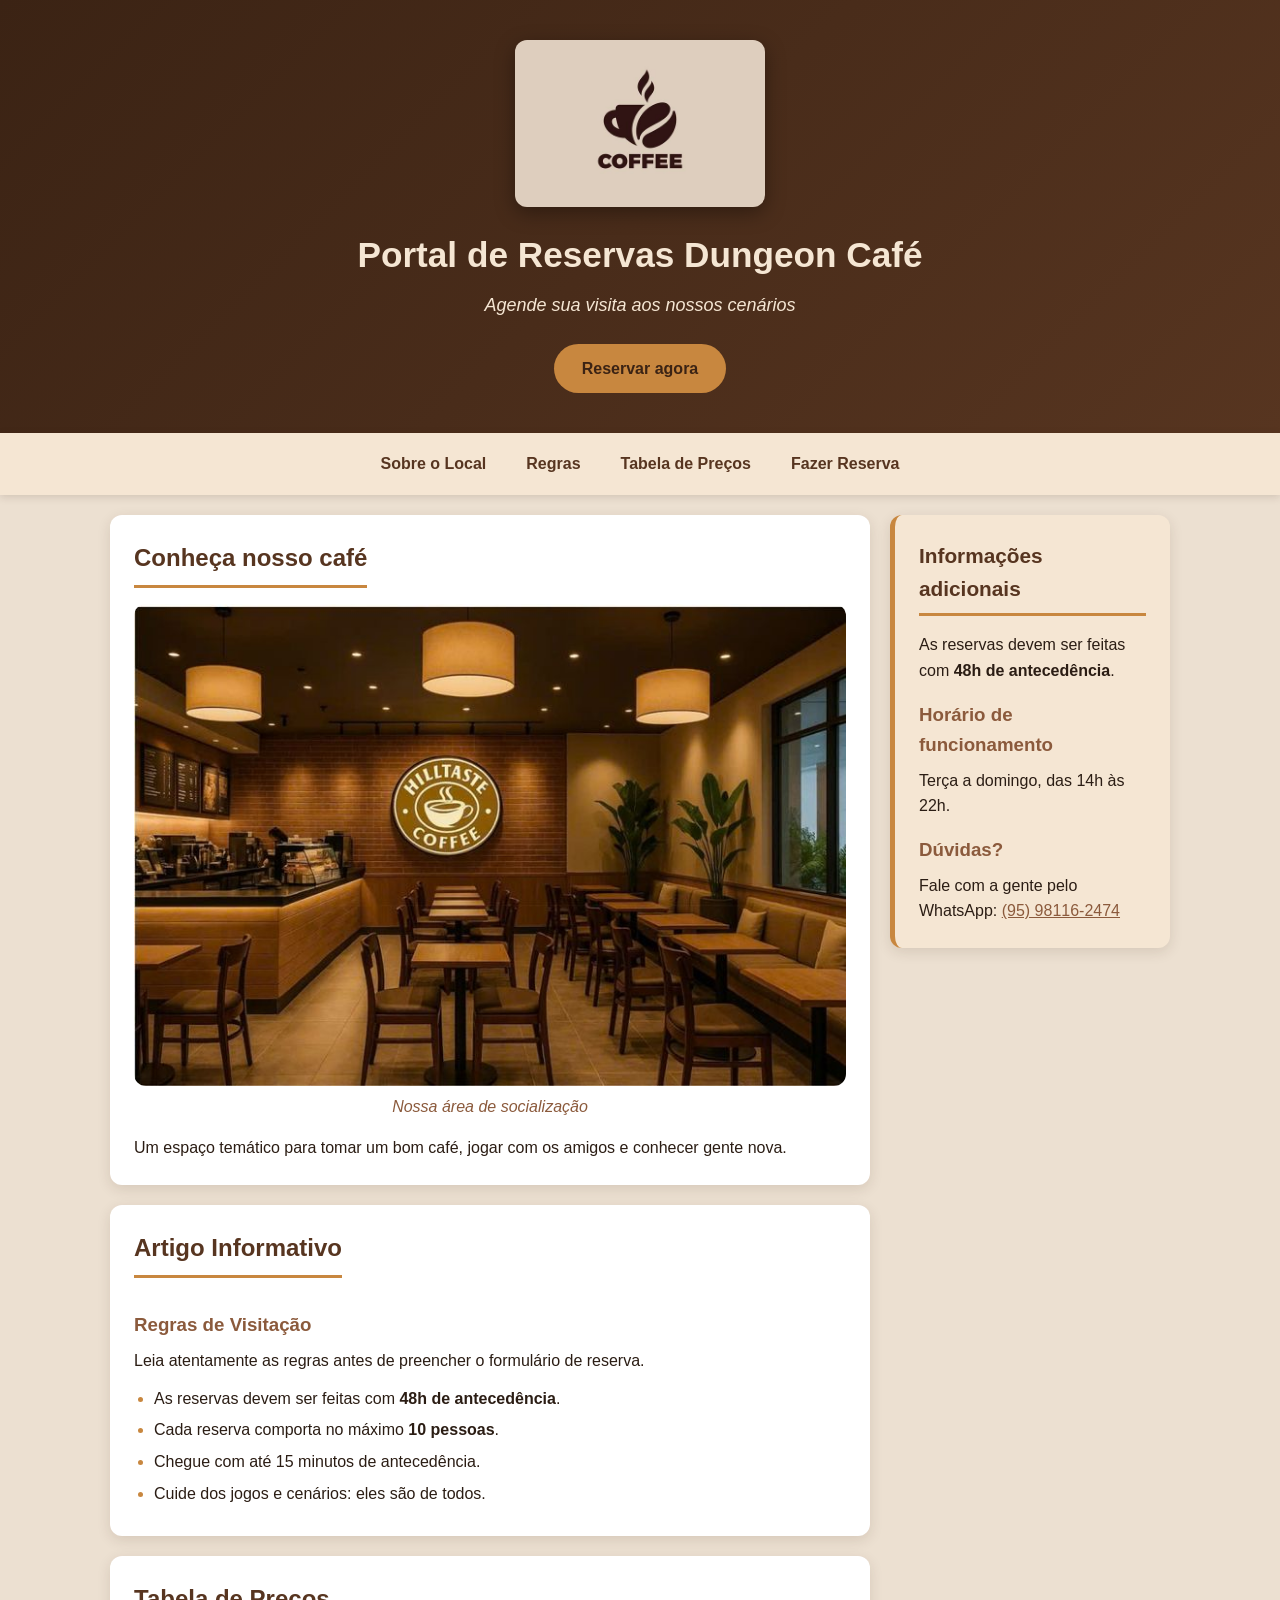
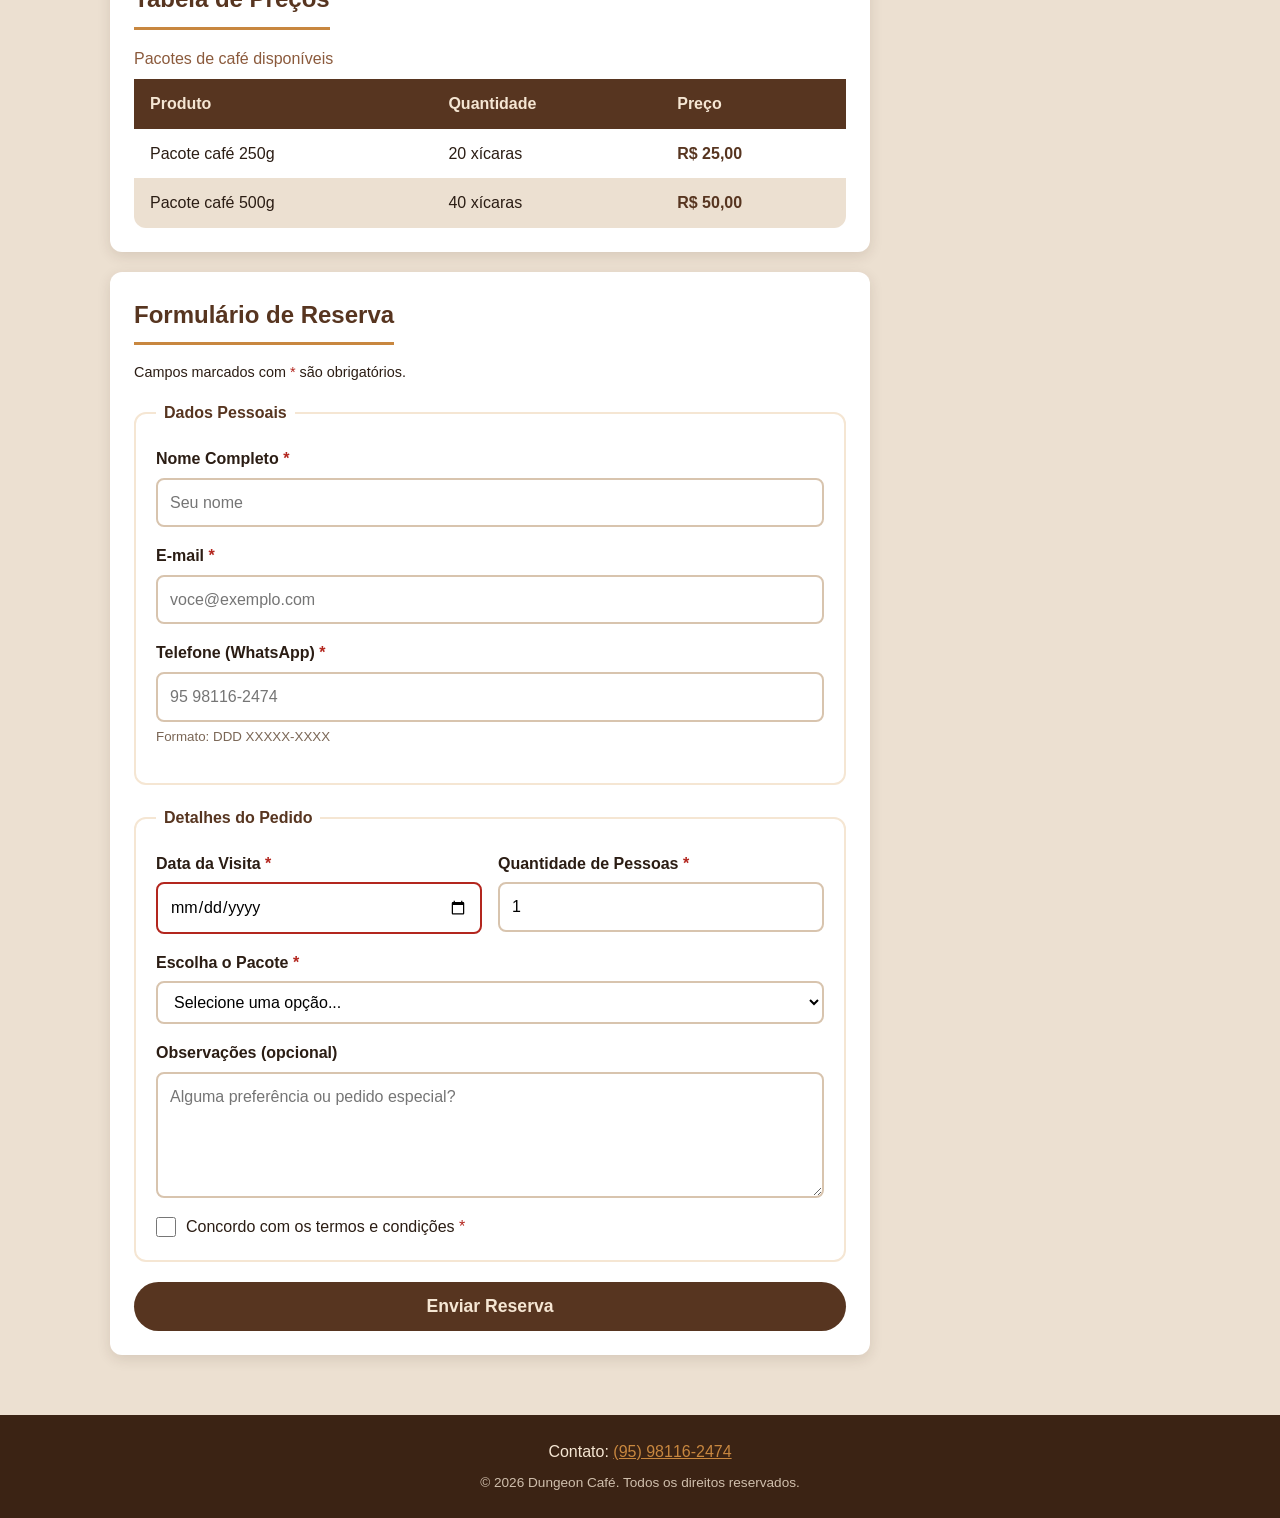
==== Todas Aulas/completo.html @ a1bfae76 "feat: Organiza arquivos em Todas Aulas e adiciona Aula 06" ====
<!DOCTYPE html>
<html lang="pt-BR">
<head>
    <meta charset="UTF-8">
    <meta name="viewport" content="width=device-width, initial-scale=1.0">
    <meta name="description" content="Agende sua visita ao Dungeon Café e reserve seu pacote de café.">
    <title>Reserva de Pacotes - Dungeon Café</title>

    <link rel="stylesheet" href="style.css">

</head>
<body>
    <header>
        <img src="img/logo_cafe.jpg" alt="Logo do Dungeon Café" width="250">
        <!-- Único h1 da página -->
        <h1>Portal de Reservas Dungeon Café</h1>
        <p>Agende sua visita aos nossos cenários</p>
        <a href="#formulario-reserva" class="botao">Reservar agora</a>
    </header>

    <nav>
        <ul>
            <li><a href="#primeira-secao">Sobre o Local</a></li>
            <li><a href="#artigo-principal">Regras</a></li>
            <li><a href="#dados">Tabela de Preços</a></li>
            <li><a href="#formulario-reserva">Fazer Reserva</a></li>
        </ul>
    </nav>

    <div class="container">
        <main>
            <section id="primeira-secao">
                <h2>Conheça nosso café</h2>
                <figure>
                    <img src="img/espaco.jpg" alt="Área interna do Dungeon Café com mesas e decoração temática" width="735" height="497">
                    <figcaption>Nossa área de socialização</figcaption>
                </figure>
                <p>Um espaço temático para tomar um bom café, jogar com os amigos e conhecer gente nova.</p>
            </section>

            <article id="artigo-principal">
                <h2>Artigo Informativo</h2>
                <h3>Regras de Visitação</h3>
                <p>Leia atentamente as regras antes de preencher o formulário de reserva.</p>
                <ul>
                    <li>As reservas devem ser feitas com <strong>48h de antecedência</strong>.</li>
                    <li>Cada reserva comporta no máximo <strong>10 pessoas</strong>.</li>
                    <li>Chegue com até 15 minutos de antecedência.</li>
                    <li>Cuide dos jogos e cenários: eles são de todos.</li>
                </ul>
            </article>

            <section id="dados">
                <h2>Tabela de Preços</h2>
                <div class="tabela-wrapper">
                    <table>
                        <caption>Pacotes de café disponíveis</caption>
                        <thead>
                            <tr>
                                <th scope="col">Produto</th>
                                <th scope="col">Quantidade</th>
                                <th scope="col">Preço</th>
                            </tr>
                        </thead>
                        <tbody>
                            <tr>
                                <td>Pacote café 250g</td>
                                <td>20 xícaras</td>
                                <td>R$ 25,00</td>
                            </tr>
                            <tr>
                                <td>Pacote café 500g</td>
                                <td>40 xícaras</td>
                                <td>R$ 50,00</td>
                            </tr>
                        </tbody>
                    </table>
                </div>
            </section>

            <!-- Formulário inserido dentro do main como uma seção -->
            <section id="formulario-reserva">
                <h2>Formulário de Reserva</h2>
                <p class="aviso">Campos marcados com <span class="obrigatorio">*</span> são obrigatórios.</p>

                <form action="#" method="POST">

                    <fieldset>
                        <legend>Dados Pessoais</legend>

                        <div class="campo">
                            <label for="nome">Nome Completo <span class="obrigatorio">*</span></label>
                            <input type="text" id="nome" name="nome" required minlength="3" maxlength="50" autocomplete="name" placeholder="Seu nome">
                        </div>

                        <div class="campo">
                            <label for="email">E-mail <span class="obrigatorio">*</span></label>
                            <input type="email" id="email" name="email" required autocomplete="email" placeholder="voce@exemplo.com">
                        </div>

                        <div class="campo">
                            <label for="telefone">Telefone (WhatsApp) <span class="obrigatorio">*</span></label>
                            <input type="tel" id="telefone" name="telefone" required pattern="[0-9]{2} [0-9]{5}-[0-9]{4}" title="Formato exigido: DDD XXXXX-XXXX (ex: 95 98116-2474)" autocomplete="tel" placeholder="95 98116-2474">
                            <small>Formato: DDD XXXXX-XXXX</small>
                        </div>
                    </fieldset>

                    <fieldset>
                        <legend>Detalhes do Pedido</legend>

                        <div class="linha">
                            <div class="campo">
                                <label for="data_visita">Data da Visita <span class="obrigatorio">*</span></label>
                                <input type="date" id="data_visita" name="data_visita" required>
                            </div>

                            <div class="campo">
                                <label for="quantidade">Quantidade de Pessoas <span class="obrigatorio">*</span></label>
                                <input type="number" id="quantidade" name="quantidade" required min="1" max="10" value="1">
                            </div>
                        </div>

                        <div class="campo">
                            <label for="pacote">Escolha o Pacote <span class="obrigatorio">*</span></label>
                            <select id="pacote" name="pacote" required>
                                <option value="">Selecione uma opção...</option>
                                <option value="pacote-250g">Pacote 250g (R$ 25,00)</option>
                                <option value="pacote-500g">Pacote 500g (R$ 50,00)</option>
                            </select>
                        </div>

                        <div class="campo">
                            <label for="observacoes">Observações (opcional)</label>
                            <textarea id="observacoes" name="observacoes" rows="4" placeholder="Alguma preferência ou pedido especial?"></textarea>
                        </div>

                        <div class="campo-checkbox">
                            <input type="checkbox" id="termos" name="termos" required>
                            <label for="termos">Concordo com os termos e condições <span class="obrigatorio">*</span></label>
                        </div>
                    </fieldset>

                    <button type="submit">Enviar Reserva</button>
                </form>
            </section>
        </main>

        <aside>
            <h2>Informações adicionais</h2>
            <p>As reservas devem ser feitas com <strong>48h de antecedência</strong>.</p>
            <h3>Horário de funcionamento</h3>
            <p>Terça a domingo, das 14h às 22h.</p>
            <h3>Dúvidas?</h3>
            <p>Fale com a gente pelo WhatsApp: <a href="https://wa.me/5595981162474">(95) 98116-2474</a></p>
        </aside>
    </div>

    <footer>
        <p>Contato: <a href="tel:+5595981162474">(95) 98116-2474</a></p>
        <p>&copy; 2026 Dungeon Café. Todos os direitos reservados.</p>
    </footer>
</body>
</html>
---- Todas Aulas/style.css ----
/* VARIÁVEIS - :root guarda cores e medidas reutilizadas com var(--nome) */
:root {
    --cafe-escuro: #3b2314;
    --cafe: #573520;
    --cafe-claro: #8b5a3c;
    --creme: #f5e6d3;
    --fundo: #ece0d1;
    --branco: #ffffff;
    --texto: #2b1d14;
    --destaque: #c8873f;
    --erro: #b3261e;
    --raio: 12px;
    --sombra: 0 4px 14px rgba(59, 35, 20, 0.12);
}

/* ESTILOS GERAIS */

/* * = todas as tags da página: zera margens e espaçamentos padrão do navegador */
* {
    box-sizing: border-box;
    margin: 0;
    padding: 0;
}

/* html = a página inteira: faz a rolagem ser suave ao clicar nos links do menu */
html {
    scroll-behavior: smooth;
}

/* body = o corpo da página: cor de fundo, fonte e cor do texto padrão */
body {
    background-color: var(--fundo);
    font-family: Arial, Helvetica, sans-serif;
    font-size: 16px;
    line-height: 1.6;
    color: var(--texto);
}

/* img = todas as imagens: nunca passam da largura da tela */
img {
    max-width: 100%;
    height: auto;
    display: block;
}

/* a = todos os links: cor padrão */
a {
    color: var(--cafe-claro);
}

/* h2 = títulos das seções ("Conheça nosso café", "Tabela de Preços"...) */
h2 {
    color: var(--cafe);
    margin-bottom: 16px;
    padding-bottom: 8px;
    border-bottom: 3px solid var(--destaque);
    display: inline-block;
}

/* h3 = subtítulos ("Regras de Visitação", "Horário de funcionamento"...) */
h3 {
    color: var(--cafe-claro);
    margin: 16px 0 8px;
}

/* p + p = parágrafo que vem logo depois de outro parágrafo: dá um espaço entre eles */
p + p {
    margin-top: 8px;
}

/* CABEÇALHO (<header>) */

/* header = faixa do topo com logo, título e botão */
header {
    background: linear-gradient(135deg, var(--cafe-escuro), var(--cafe));
    color: var(--creme);
    padding: 40px 20px;
    text-align: center;
}

/* header img = a logo do café */
header img {
    margin: 0 auto 20px;
    border-radius: var(--raio);
    box-shadow: 0 6px 20px rgba(0, 0, 0, 0.35);
}

/* header h1 = o título principal "Portal de Reservas Dungeon Café" */
header h1 {
    color: var(--creme);
    font-size: 2.2rem;
    margin-bottom: 8px;
}

/* header p = a frase "Agende sua visita aos nossos cenários" */
header p {
    font-size: 18px;
    font-style: italic;
    margin-bottom: 24px;
}

/* BOTÕES - .botao = link "Reservar agora" / button = botão "Enviar Reserva" */
.botao,
button {
    display: inline-block;
    background-color: var(--destaque);
    color: var(--cafe-escuro);
    font-weight: bold;
    font-size: 1rem;
    text-decoration: none;
    padding: 12px 28px;
    border: none;
    border-radius: 999px;
    cursor: pointer;
    transition: background-color 0.2s, transform 0.2s;
}

/* :hover = quando o mouse passa por cima do botão */
.botao:hover,
button:hover {
    background-color: var(--creme);
    transform: translateY(-2px);
}

/* MENU DE NAVEGAÇÃO (<nav>) */

/* nav = a barra do menu: fica presa no topo ao rolar a página */
nav {
    background-color: var(--creme);
    position: sticky;
    top: 0;
    z-index: 10;
    box-shadow: 0 2px 8px rgba(59, 35, 20, 0.15);
}

/* nav ul = a lista do menu: coloca os itens lado a lado e sem bolinhas */
nav ul {
    list-style: none;
    display: flex;
    flex-wrap: wrap;
    justify-content: center;
    gap: 8px;
    padding: 10px;
}

/* nav ul li a = cada link do menu ("Sobre o Local", "Regras"...) */
nav ul li a {
    display: block;
    color: var(--cafe);
    font-weight: bold;
    text-decoration: none;
    padding: 8px 16px;
    border-radius: 999px;
    transition: background-color 0.2s, color 0.2s;
}

/* link do menu com o mouse por cima */
nav ul li a:hover {
    background-color: var(--cafe);
    color: var(--creme);
}

/* LAYOUT DA PÁGINA */

/* .container = a <div> que envolve o <main> e o <aside>: divide em 2 colunas */
.container {
    max-width: 1100px;
    margin: 0 auto;
    padding: 20px;
    display: grid;
    grid-template-columns: 1fr 280px;
    gap: 20px;
    align-items: start;
}

/* main section / main article / aside = os blocos de conteúdo viram "cartões" brancos */
main section,
main article,
aside {
    background-color: var(--branco);
    padding: 24px;
    border-radius: var(--raio);
    box-shadow: var(--sombra);
    margin-bottom: 20px;
    /* Evita que o menu fixo cubra o título ao clicar nos links */
    scroll-margin-top: 80px;
}

/* aside = a barra lateral "Informações adicionais": acompanha a rolagem */
aside {
    position: sticky;
    top: 80px;
    background-color: var(--creme);
    border-left: 5px solid var(--destaque);
}

/* aside h2 = o título da barra lateral, um pouco menor */
aside h2 {
    font-size: 1.3rem;
}

/* SEÇÃO "SOBRE O LOCAL" (#primeira-secao) */

/* figure img = a foto do espaço do café */
figure img {
    width: 100%;
    border-radius: var(--raio);
}

/* figcaption = a legenda embaixo da foto ("Nossa área de socialização") */
figcaption {
    text-align: center;
    font-style: italic;
    color: var(--cafe-claro);
    margin: 8px 0 16px;
}

/* ARTIGO DE REGRAS (<article>) */

/* article ul = a lista de regras de visitação */
article ul {
    margin-top: 12px;
    padding-left: 20px;
}

/* article li = cada regra da lista */
article li {
    margin-bottom: 6px;
}

/* article li::marker = a bolinha antes de cada regra */
article li::marker {
    color: var(--destaque);
}

/* TABELA DE PREÇOS (#dados) */

/* .tabela-wrapper = a <div> em volta da tabela: permite rolar para o lado no celular */
.tabela-wrapper {
    overflow-x: auto;
}

/* table = a tabela inteira */
table {
    width: 100%;
    border-collapse: collapse;
    border-radius: var(--raio);
    overflow: hidden;
}

/* caption = o título da tabela ("Pacotes de café disponíveis") */
caption {
    text-align: left;
    color: var(--cafe-claro);
    margin-bottom: 8px;
}

/* th e td = todas as células da tabela (cabeçalho e dados) */
th,
td {
    padding: 12px 16px;
    text-align: left;
}

/* th = células do cabeçalho (Produto, Quantidade, Preço) */
th {
    background-color: var(--cafe);
    color: var(--creme);
}

/* tbody tr:nth-child(even) = linhas pares da tabela: cor alternada (efeito zebra) */
tbody tr:nth-child(even) {
    background-color: var(--fundo);
}

/* tbody tr:hover = linha da tabela com o mouse por cima */
tbody tr:hover {
    background-color: var(--creme);
}

/* td:last-child = a última coluna (Preço): fica em negrito */
td:last-child {
    font-weight: bold;
    color: var(--cafe);
}

/* FORMULÁRIO DE RESERVA (#formulario-reserva) */

/* .aviso = o texto "Campos marcados com * são obrigatórios" */
.aviso {
    font-size: 0.9rem;
    margin-bottom: 16px;
}

/* .obrigatorio = o asterisco vermelho (*) dos campos obrigatórios */
.obrigatorio {
    color: var(--erro);
}

/* fieldset = as caixas que agrupam os campos ("Dados Pessoais" e "Detalhes do Pedido") */
fieldset {
    border: 2px solid var(--creme);
    border-radius: var(--raio);
    padding: 20px;
    margin-bottom: 20px;
}

/* legend = o título de cada fieldset */
legend {
    font-weight: bold;
    color: var(--cafe);
    padding: 0 8px;
}

/* .campo = a <div> de cada campo: coloca o label em cima do input */
.campo {
    display: flex;
    flex-direction: column;
    margin-bottom: 16px;
}

/* .linha = a <div> que deixa "Data da Visita" e "Quantidade" lado a lado */
.linha {
    display: grid;
    grid-template-columns: 1fr 1fr;
    gap: 16px;
}

/* label = os nomes dos campos ("Nome Completo", "E-mail"...) */
label {
    font-weight: bold;
    margin-bottom: 6px;
}

/* input, select, textarea = as caixas de digitar, a lista de pacotes e a caixa de observações */
input,
select,
textarea {
    font: inherit;
    padding: 10px 12px;
    border: 2px solid #d8c4ae;
    border-radius: 8px;
    background-color: var(--branco);
    transition: border-color 0.2s, box-shadow 0.2s;
}

/* textarea = a caixa de observações: só pode aumentar na altura */
textarea {
    resize: vertical;
}

/* :focus = o campo que está selecionado (onde o usuário está digitando) */
input:focus,
select:focus,
textarea:focus {
    outline: none;
    border-color: var(--destaque);
    box-shadow: 0 0 0 3px rgba(200, 135, 63, 0.3);
}

/* Destaca em vermelho só depois que o usuário digitou algo inválido */
input:not(:placeholder-shown):invalid {
    border-color: var(--erro);
}

/* small = a dica embaixo do telefone ("Formato: DDD XXXXX-XXXX") */
small {
    color: #7a6655;
    margin-top: 4px;
}

/* .campo-checkbox = a <div> do "Concordo com os termos": caixinha e texto lado a lado */
.campo-checkbox {
    display: flex;
    align-items: center;
    gap: 10px;
}

/* .campo-checkbox input = a caixinha de marcar */
.campo-checkbox input {
    width: 20px;
    height: 20px;
    accent-color: var(--cafe);
}

/* .campo-checkbox label = o texto "Concordo com os termos e condições" */
.campo-checkbox label {
    margin-bottom: 0;
    font-weight: normal;
}

/* form button = o botão "Enviar Reserva": ocupa a largura toda */
form button {
    width: 100%;
    background-color: var(--cafe);
    color: var(--creme);
    font-size: 1.1rem;
    padding: 14px;
}

/* botão "Enviar Reserva" com o mouse por cima */
form button:hover {
    background-color: var(--cafe-escuro);
    color: var(--creme);
}

/* :focus-visible = link ou botão selecionado pela tecla Tab: mostra um contorno */
a:focus-visible,
button:focus-visible {
    outline: 3px solid var(--destaque);
    outline-offset: 3px;
}

/* RODAPÉ (<footer>) */

/* footer = a faixa do final da página com o contato */
footer {
    background-color: var(--cafe-escuro);
    color: var(--creme);
    text-align: center;
    padding: 24px 20px;
    margin-top: 20px;
}

/* footer a = o link do telefone no rodapé */
footer a {
    color: var(--destaque);
}

/* footer p:last-child = o último parágrafo do rodapé (direitos reservados) */
footer p:last-child {
    font-size: 0.85rem;
    opacity: 0.8;
}

/* RESPONSIVIDADE - @media = regras que só valem em telas menores */

/* Tablet (até 800px): main e aside ficam um embaixo do outro */
@media (max-width: 800px) {
    .container {
        grid-template-columns: 1fr;
    }

    aside {
        position: static;
    }
}

/* Celular (até 500px): título e logo menores, campos um embaixo do outro */
@media (max-width: 500px) {
    header h1 {
        font-size: 1.6rem;
    }

    header img {
        width: 180px;
    }

    .linha {
        grid-template-columns: 1fr;
    }

    main section,
    main article,
    aside {
        padding: 16px;
    }
}
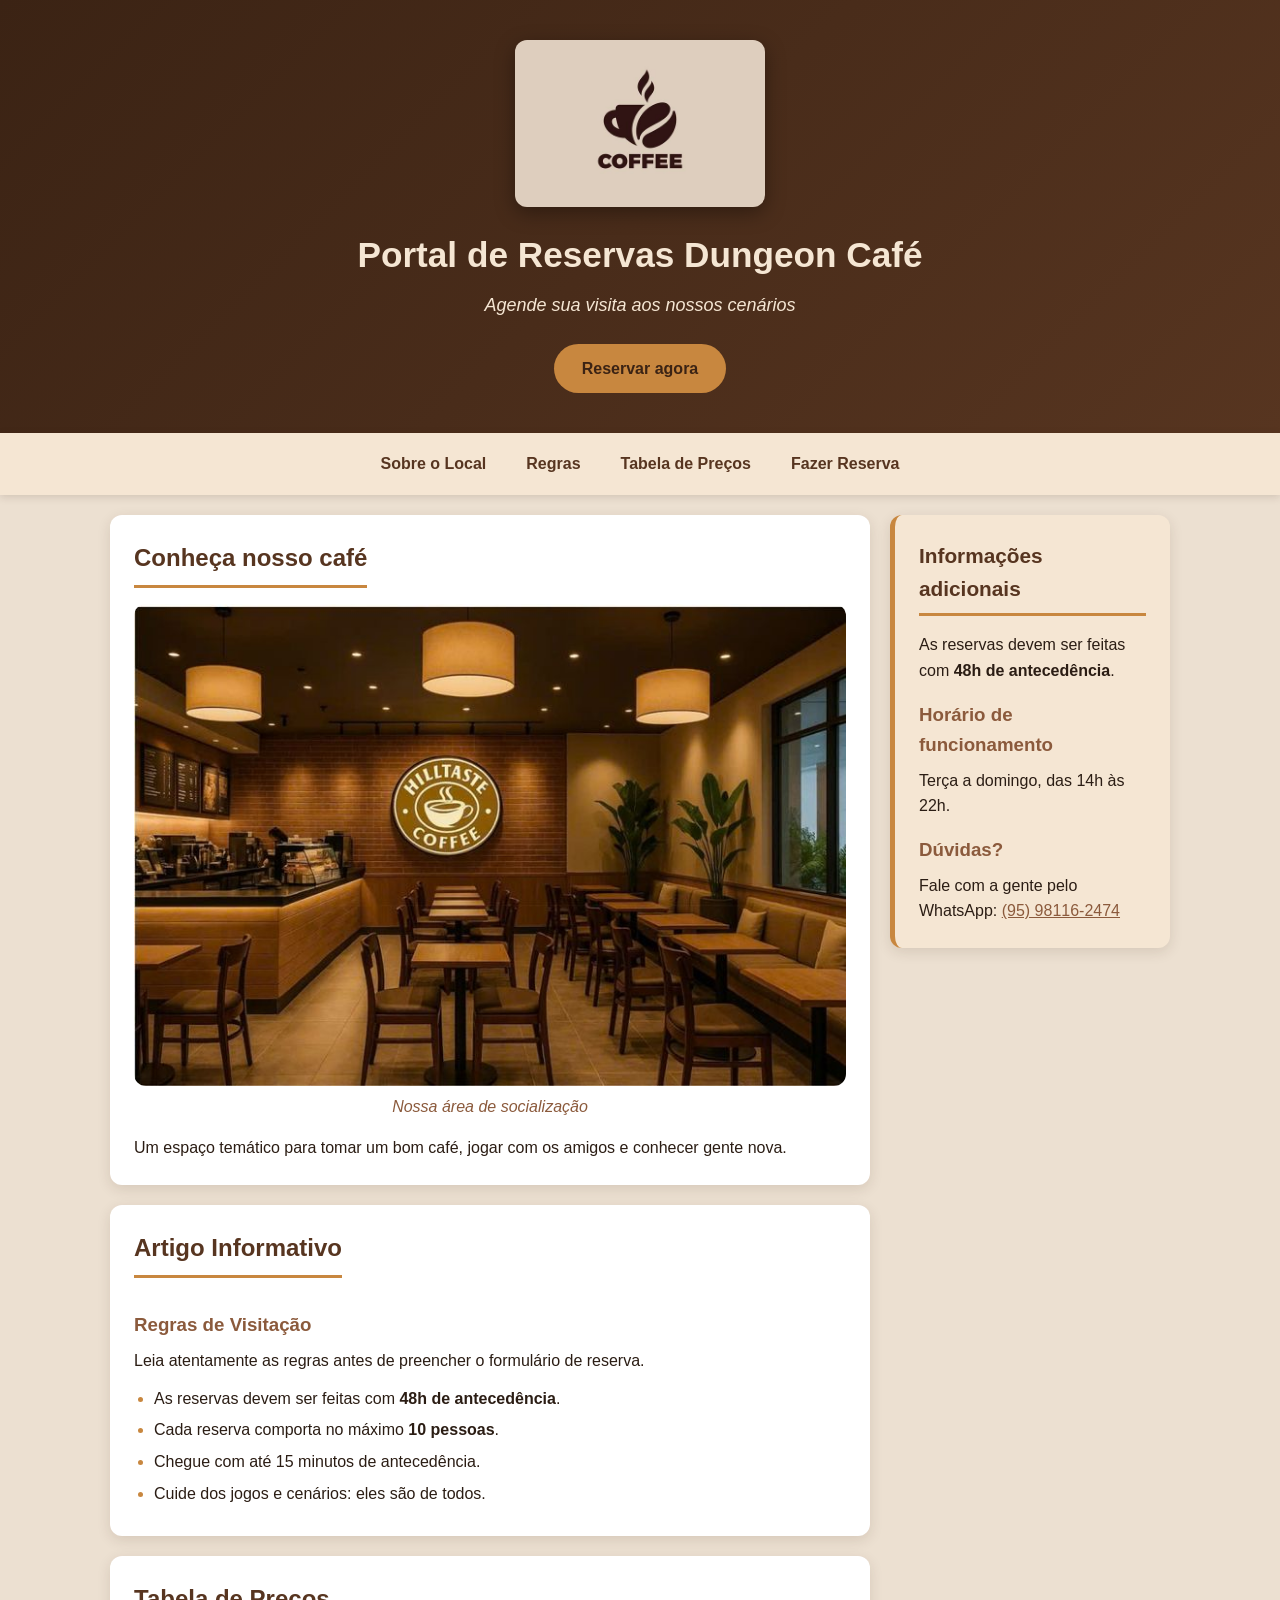
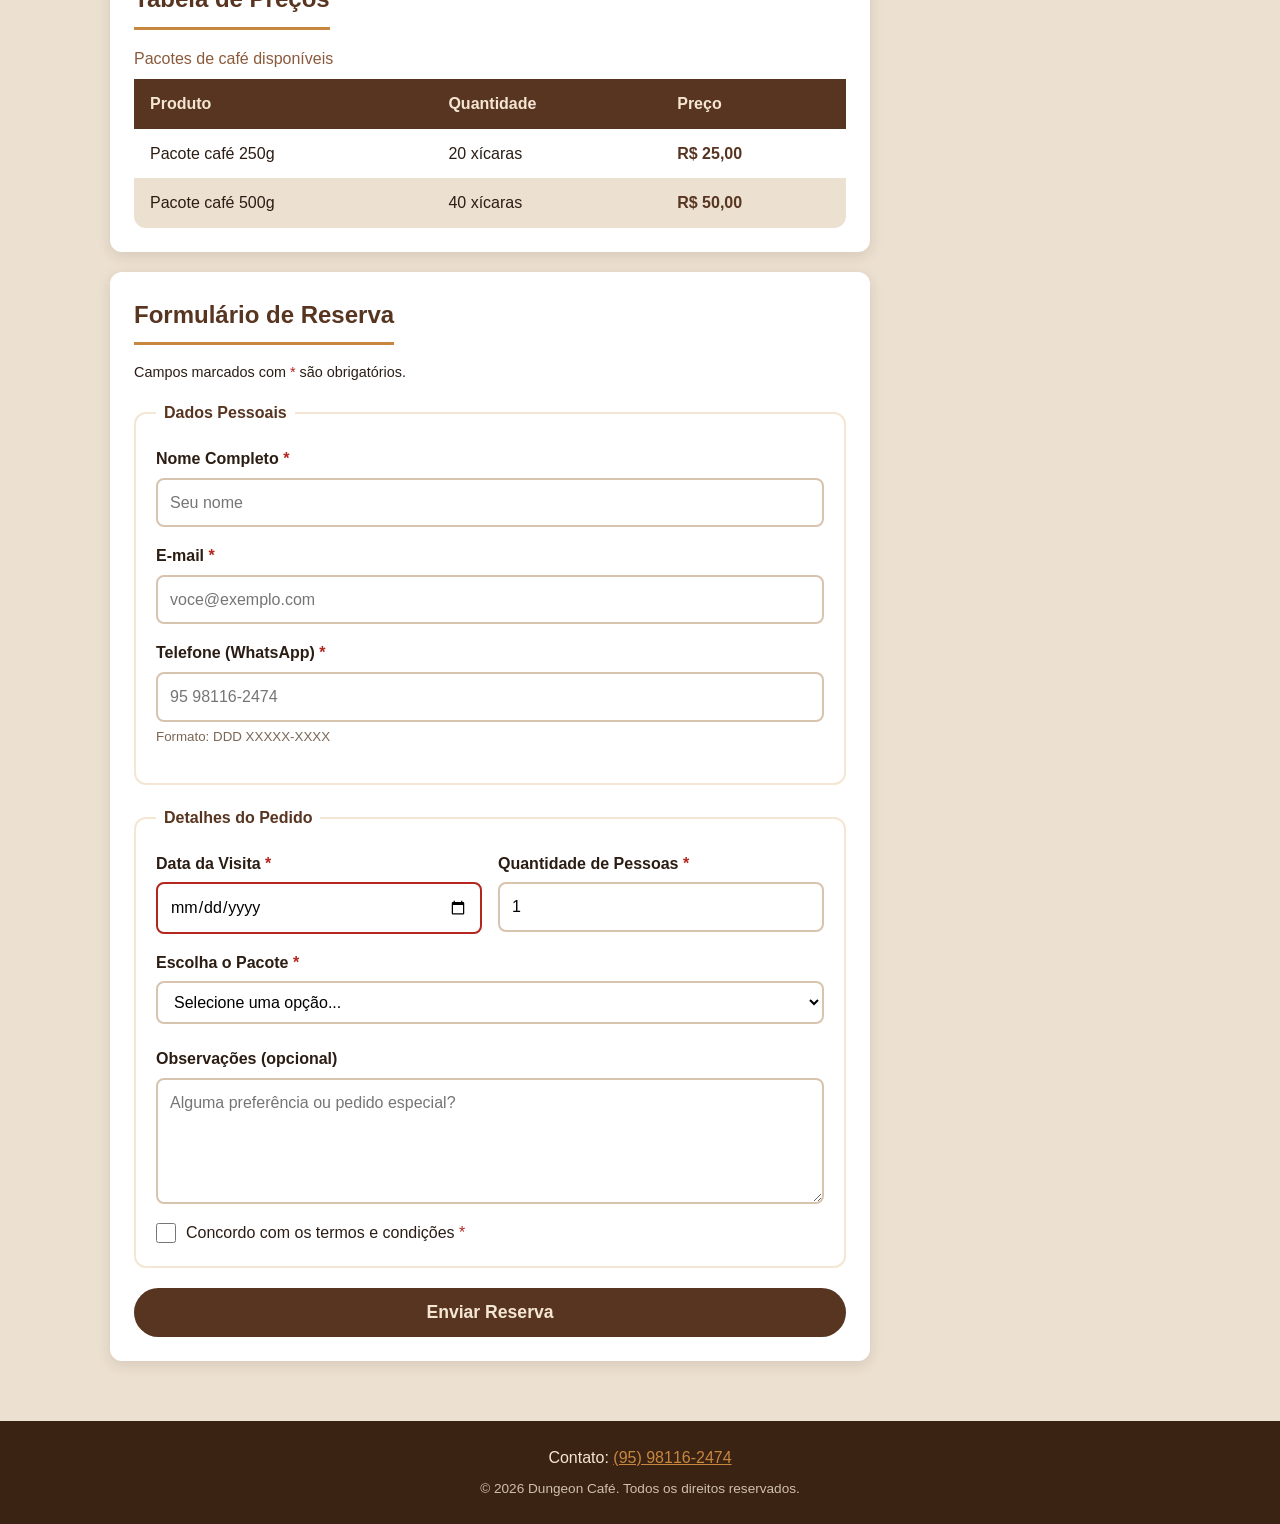
==== commit 29a112dc: "feat: Adiciona Aula 07 e atualiza Todas Aulas (fluxograma, script)" ====
--- a/Todas Aulas/completo.html
+++ b/Todas Aulas/completo.html
@@ -1,163 +1,306 @@
 <!DOCTYPE html>
 <html lang="pt-BR">
 <head>
+    <!-- Codificação de caracteres: permite acentos e ç -->
     <meta charset="UTF-8">
+    <!-- Faz a página se ajustar à largura da tela do celular -->
     <meta name="viewport" content="width=device-width, initial-scale=1.0">
+    <!-- Descrição que aparece no Google embaixo do título -->
     <meta name="description" content="Agende sua visita ao Dungeon Café e reserve seu pacote de café.">
+    <!-- Texto que aparece na aba do navegador -->
     <title>Reserva de Pacotes - Dungeon Café</title>
 
+    <!-- Liga o arquivo de estilos (cores, tamanhos, layout) -->
     <link rel="stylesheet" href="style.css">
 
+<!-- Fim do <head> -->
 </head>
+<!-- <body> = tudo o que aparece na tela -->
 <body>
+    <!-- CABEÇALHO: faixa do topo -->
     <header>
+        <!-- Logo do café; alt descreve a imagem para leitores de tela -->
         <img src="img/logo_cafe.jpg" alt="Logo do Dungeon Café" width="250">
-        <!-- Único h1 da página -->
+        <!-- Único h1 da página: o título principal -->
         <h1>Portal de Reservas Dungeon Café</h1>
+        <!-- Frase de apresentação -->
         <p>Agende sua visita aos nossos cenários</p>
+        <!-- Botão que leva até o formulário (href="#id" pula para a seção com esse id) -->
         <a href="#formulario-reserva" class="botao">Reservar agora</a>
+    <!-- Fim do cabeçalho -->
     </header>
 
+    <!-- MENU DE NAVEGAÇÃO -->
     <nav>
+        <!-- Lista de links do menu -->
         <ul>
+            <!-- Link para a seção "Conheça nosso café" -->
             <li><a href="#primeira-secao">Sobre o Local</a></li>
+            <!-- Link para o artigo de regras -->
             <li><a href="#artigo-principal">Regras</a></li>
+            <!-- Link para a tabela de preços -->
             <li><a href="#dados">Tabela de Preços</a></li>
+            <!-- Link para o formulário -->
             <li><a href="#formulario-reserva">Fazer Reserva</a></li>
+        <!-- Fim da lista -->
         </ul>
+    <!-- Fim do menu -->
     </nav>
 
+    <!-- Caixa que divide a página em 2 colunas: conteúdo (main) e barra lateral (aside) -->
     <div class="container">
+        <!-- <main> = conteúdo principal da página -->
         <main>
+            <!-- SEÇÃO 1: apresentação do café -->
             <section id="primeira-secao">
+                <!-- Título da seção -->
                 <h2>Conheça nosso café</h2>
+                <!-- <figure> agrupa a imagem com a sua legenda -->
                 <figure>
+                    <!-- Foto do espaço interno -->
                     <img src="img/espaco.jpg" alt="Área interna do Dungeon Café com mesas e decoração temática" width="735" height="497">
+                    <!-- Legenda da foto -->
                     <figcaption>Nossa área de socialização</figcaption>
+                <!-- Fim da figura -->
                 </figure>
+                <!-- Texto de apresentação -->
                 <p>Um espaço temático para tomar um bom café, jogar com os amigos e conhecer gente nova.</p>
+            <!-- Fim da seção 1 -->
             </section>
 
+            <!-- ARTIGO: regras de visitação -->
             <article id="artigo-principal">
+                <!-- Título do artigo -->
                 <h2>Artigo Informativo</h2>
+                <!-- Subtítulo -->
                 <h3>Regras de Visitação</h3>
+                <!-- Texto de orientação -->
                 <p>Leia atentamente as regras antes de preencher o formulário de reserva.</p>
+                <!-- Lista de regras com marcadores -->
                 <ul>
+                    <!-- Regra 1 (<strong> = texto importante, em negrito) -->
                     <li>As reservas devem ser feitas com <strong>48h de antecedência</strong>.</li>
+                    <!-- Regra 2 -->
                     <li>Cada reserva comporta no máximo <strong>10 pessoas</strong>.</li>
+                    <!-- Regra 3 -->
                     <li>Chegue com até 15 minutos de antecedência.</li>
+                    <!-- Regra 4 -->
                     <li>Cuide dos jogos e cenários: eles são de todos.</li>
+                <!-- Fim da lista -->
                 </ul>
+            <!-- Fim do artigo -->
             </article>
 
+            <!-- SEÇÃO 2: tabela de preços -->
             <section id="dados">
+                <!-- Título da seção -->
                 <h2>Tabela de Preços</h2>
+                <!-- Caixa que deixa a tabela rolar para o lado no celular -->
                 <div class="tabela-wrapper">
+                    <!-- Início da tabela -->
                     <table>
+                        <!-- Título da tabela -->
                         <caption>Pacotes de café disponíveis</caption>
+                        <!-- <thead> = cabeçalho da tabela -->
                         <thead>
+                            <!-- <tr> = uma linha da tabela -->
                             <tr>
+                                <!-- <th> = célula de título; scope="col" diz que é título da coluna -->
                                 <th scope="col">Produto</th>
+                                <!-- Título da coluna de quantidade -->
                                 <th scope="col">Quantidade</th>
+                                <!-- Título da coluna de preço -->
                                 <th scope="col">Preço</th>
+                            <!-- Fim da linha -->
                             </tr>
+                        <!-- Fim do cabeçalho -->
                         </thead>
+                        <!-- <tbody> = corpo da tabela, com os dados -->
                         <tbody>
+                            <!-- Linha do pacote de 250g -->
                             <tr>
+                                <!-- <td> = célula de dado: nome do produto -->
                                 <td>Pacote café 250g</td>
+                                <!-- Quantidade de xícaras -->
                                 <td>20 xícaras</td>
+                                <!-- Preço -->
                                 <td>R$ 25,00</td>
+                            <!-- Fim da linha -->
                             </tr>
+                            <!-- Linha do pacote de 500g -->
                             <tr>
+                                <!-- Nome do produto -->
                                 <td>Pacote café 500g</td>
+                                <!-- Quantidade de xícaras -->
                                 <td>40 xícaras</td>
+                                <!-- Preço -->
                                 <td>R$ 50,00</td>
+                            <!-- Fim da linha -->
                             </tr>
+                        <!-- Fim do corpo da tabela -->
                         </tbody>
+                    <!-- Fim da tabela -->
                     </table>
+                <!-- Fim da caixa da tabela -->
                 </div>
+            <!-- Fim da seção 2 -->
             </section>
 
-            <!-- Formulário inserido dentro do main como uma seção -->
+            <!-- SEÇÃO 3: formulário de reserva (dentro do main) -->
             <section id="formulario-reserva">
+                <!-- Título da seção -->
                 <h2>Formulário de Reserva</h2>
+                <!-- Aviso sobre os campos obrigatórios; o <span> pinta o * de vermelho -->
                 <p class="aviso">Campos marcados com <span class="obrigatorio">*</span> são obrigatórios.</p>
 
-                <form action="#" method="POST">
-
+                <!-- Início do formulário; id="form-reserva" é usado pelo script.js -->
+                <form id="form-reserva" action="#" method="POST">
+
+                    <!-- <fieldset> agrupa campos relacionados -->
                     <fieldset>
+                        <!-- Título do grupo -->
                         <legend>Dados Pessoais</legend>
 
-                        <div class="campo">
+                        <!-- Caixa do campo "Nome" -->
+                        <div class="campo">
+                            <!-- Rótulo; for="nome" liga o texto ao input com id="nome" -->
                             <label for="nome">Nome Completo <span class="obrigatorio">*</span></label>
+                            <!-- Caixa de texto: obrigatória, entre 3 e 50 letras -->
                             <input type="text" id="nome" name="nome" required minlength="3" maxlength="50" autocomplete="name" placeholder="Seu nome">
-                        </div>
-
-                        <div class="campo">
+                        <!-- Fim do campo -->
+                        </div>
+
+                        <!-- Caixa do campo "E-mail" -->
+                        <div class="campo">
+                            <!-- Rótulo do e-mail -->
                             <label for="email">E-mail <span class="obrigatorio">*</span></label>
+                            <!-- type="email" faz o navegador conferir se tem @ e domínio -->
                             <input type="email" id="email" name="email" required autocomplete="email" placeholder="voce@exemplo.com">
-                        </div>
-
-                        <div class="campo">
+                        <!-- Fim do campo -->
+                        </div>
+
+                        <!-- Caixa do campo "Telefone" -->
+                        <div class="campo">
+                            <!-- Rótulo do telefone -->
                             <label for="telefone">Telefone (WhatsApp) <span class="obrigatorio">*</span></label>
+                            <!-- pattern = formato exigido; o script.js coloca o espaço e o hífen sozinho -->
                             <input type="tel" id="telefone" name="telefone" required pattern="[0-9]{2} [0-9]{5}-[0-9]{4}" title="Formato exigido: DDD XXXXX-XXXX (ex: 95 98116-2474)" autocomplete="tel" placeholder="95 98116-2474">
+                            <!-- Dica de formato embaixo do campo -->
                             <small>Formato: DDD XXXXX-XXXX</small>
-                        </div>
+                        <!-- Fim do campo -->
+                        </div>
+                    <!-- Fim do grupo "Dados Pessoais" -->
                     </fieldset>
 
+                    <!-- Segundo grupo de campos -->
                     <fieldset>
+                        <!-- Título do grupo -->
                         <legend>Detalhes do Pedido</legend>
 
+                        <!-- Caixa que coloca data e quantidade lado a lado -->
                         <div class="linha">
+                            <!-- Caixa do campo "Data" -->
                             <div class="campo">
+                                <!-- Rótulo da data -->
                                 <label for="data_visita">Data da Visita <span class="obrigatorio">*</span></label>
+                                <!-- Calendário; o script.js bloqueia datas com menos de 48h -->
                                 <input type="date" id="data_visita" name="data_visita" required>
+                            <!-- Fim do campo -->
                             </div>
 
+                            <!-- Caixa do campo "Quantidade" -->
                             <div class="campo">
+                                <!-- Rótulo da quantidade -->
                                 <label for="quantidade">Quantidade de Pessoas <span class="obrigatorio">*</span></label>
+                                <!-- Número de 1 a 10, começando em 1 -->
                                 <input type="number" id="quantidade" name="quantidade" required min="1" max="10" value="1">
+                            <!-- Fim do campo -->
                             </div>
-                        </div>
-
-                        <div class="campo">
+                        <!-- Fim da linha -->
+                        </div>
+
+                        <!-- Caixa do campo "Pacote" -->
+                        <div class="campo">
+                            <!-- Rótulo do pacote -->
                             <label for="pacote">Escolha o Pacote <span class="obrigatorio">*</span></label>
+                            <!-- <select> = lista de opções -->
                             <select id="pacote" name="pacote" required>
+                                <!-- Opção vazia: obriga a pessoa a escolher uma das outras -->
                                 <option value="">Selecione uma opção...</option>
+                                <!-- Opção do pacote de 250g -->
                                 <option value="pacote-250g">Pacote 250g (R$ 25,00)</option>
+                                <!-- Opção do pacote de 500g -->
                                 <option value="pacote-500g">Pacote 500g (R$ 50,00)</option>
+                            <!-- Fim da lista -->
                             </select>
-                        </div>
-
-                        <div class="campo">
+                            <!-- Parágrafo vazio: o script.js escreve aqui o preço do pacote escolhido -->
+                            <p id="resumo-pacote" class="resumo" aria-live="polite"></p>
+                        <!-- Fim do campo -->
+                        </div>
+
+                        <!-- Caixa do campo "Observações" -->
+                        <div class="campo">
+                            <!-- Rótulo das observações -->
                             <label for="observacoes">Observações (opcional)</label>
+                            <!-- <textarea> = caixa de texto com várias linhas -->
                             <textarea id="observacoes" name="observacoes" rows="4" placeholder="Alguma preferência ou pedido especial?"></textarea>
-                        </div>
-
+                        <!-- Fim do campo -->
+                        </div>
+
+                        <!-- Caixa da caixinha de marcar -->
                         <div class="campo-checkbox">
+                            <!-- Caixinha obrigatória: precisa estar marcada para enviar -->
                             <input type="checkbox" id="termos" name="termos" required>
+                            <!-- Texto da caixinha -->
                             <label for="termos">Concordo com os termos e condições <span class="obrigatorio">*</span></label>
-                        </div>
+                        <!-- Fim do campo -->
+                        </div>
+                    <!-- Fim do grupo "Detalhes do Pedido" -->
                     </fieldset>
 
+                    <!-- Botão que envia o formulário (dispara o "submit" no script.js) -->
                     <button type="submit">Enviar Reserva</button>
+                <!-- Fim do formulário -->
                 </form>
+
+                <!-- Mensagem de sucesso: começa escondida (hidden) e o script.js mostra depois do envio -->
+                <p id="mensagem-sucesso" class="mensagem-sucesso" role="status" hidden></p>
+            <!-- Fim da seção 3 -->
             </section>
+        <!-- Fim do conteúdo principal -->
         </main>
 
+        <!-- BARRA LATERAL: informações extras -->
         <aside>
+            <!-- Título da barra lateral -->
             <h2>Informações adicionais</h2>
+            <!-- Lembrete da regra de 48h -->
             <p>As reservas devem ser feitas com <strong>48h de antecedência</strong>.</p>
+            <!-- Subtítulo -->
             <h3>Horário de funcionamento</h3>
+            <!-- Dias e horários -->
             <p>Terça a domingo, das 14h às 22h.</p>
+            <!-- Subtítulo -->
             <h3>Dúvidas?</h3>
+            <!-- Link que abre conversa no WhatsApp -->
             <p>Fale com a gente pelo WhatsApp: <a href="https://wa.me/5595981162474">(95) 98116-2474</a></p>
+        <!-- Fim da barra lateral -->
         </aside>
+    <!-- Fim do container de 2 colunas -->
     </div>
 
+    <!-- RODAPÉ -->
     <footer>
+        <!-- Link "tel:" abre o discador no celular -->
         <p>Contato: <a href="tel:+5595981162474">(95) 98116-2474</a></p>
+        <!-- Direitos autorais (&copy; = símbolo ©) -->
         <p>&copy; 2026 Dungeon Café. Todos os direitos reservados.</p>
+    <!-- Fim do rodapé -->
     </footer>
+
+    <!-- Liga o arquivo JavaScript; defer = só roda depois que o HTML todo carregou -->
+    <script src="script.js" defer></script>
+<!-- Fim do body -->
 </body>
+<!-- Fim da página -->
 </html>
--- a/Todas Aulas/style.css
+++ b/Todas Aulas/style.css
@@ -404,6 +404,23 @@
     color: var(--creme);
 }
 
+/* .resumo = o texto "Valor do pacote: R$ 25,00" que o script.js escreve embaixo da lista */
+.resumo {
+    margin-top: 6px;
+    font-weight: bold;
+    color: var(--cafe);
+}
+
+/* .mensagem-sucesso = a caixa verde que o script.js mostra depois de enviar a reserva */
+.mensagem-sucesso {
+    margin-top: 16px;
+    padding: 14px 16px;
+    background-color: #e3f1e0;
+    color: #1e4d1a;
+    border-left: 5px solid #3c8a33;
+    border-radius: 8px;
+}
+
 /* :focus-visible = link ou botão selecionado pela tecla Tab: mostra um contorno */
 a:focus-visible,
 button:focus-visible {
